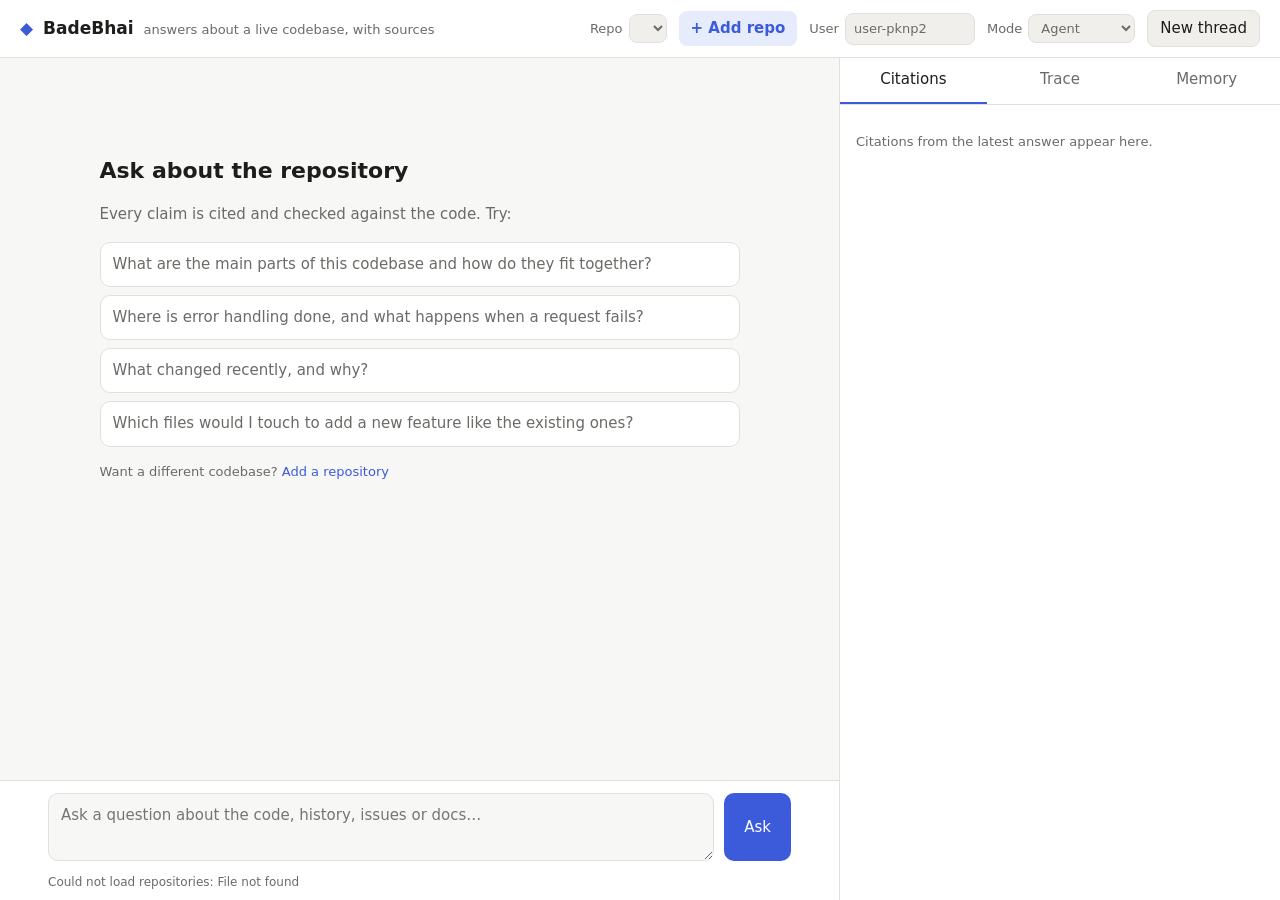
==== badebhai/ui/index.html @ f1493ac1 "Quick wins: remove repos, code viewer, 👍/👎 feedback, editor MCP assistant - Remove a repo (UI link, " ====
<!doctype html>
<html lang="en">
<head>
  <meta charset="utf-8">
  <meta name="viewport" content="width=device-width, initial-scale=1">
  <title>BadeBhai</title>
  <link rel="icon" href="data:image/svg+xml,%3Csvg xmlns='http://www.w3.org/2000/svg' viewBox='0 0 16 16'%3E%3Cpath d='M8 1l7 7-7 7-7-7z' fill='%233b5bdb'/%3E%3C/svg%3E">
  <link rel="stylesheet" href="styles.css">
</head>
<body>
  <header class="topbar">
    <div class="brand">
      <span class="logo" aria-hidden="true">◆</span>
      <span>BadeBhai</span>
      <span class="tagline">answers about a live codebase, with sources</span>
    </div>
    <div class="controls">
      <label>Repo
        <select id="repo"></select>
      </label>
      <button id="add-repo" type="button" class="primary-soft" title="Add any GitHub repository">+ Add repo</button>
      <label>User
        <input id="user" type="text" spellcheck="false" autocomplete="off">
      </label>
      <label class="mode">Mode
        <select id="mode">
          <option value="agent">Agent</option>
          <option value="naive">Naive RAG</option>
        </select>
      </label>
      <button id="new-thread" type="button" title="Start a new conversation thread">New thread</button>
    </div>
  </header>

  <main class="layout">
    <section class="chat" aria-label="Conversation">
      <div id="messages" class="messages">
        <div class="empty" id="empty">
          <div id="welcome" class="welcome" hidden>
            <h2>Ask questions about any codebase</h2>
            <p>Paste the GitHub address of a repository, yours or anyone's. BadeBhai reads its code, history,
              issues and docs, then answers your questions with links to the exact lines.</p>
            <button type="button" class="primary big" data-open-add>+ Add your first repository</button>
          </div>
          <div id="ask-intro">
            <h2>Ask about <span id="repo-name-intro">the repository</span></h2>
            <p>Every claim is cited and checked against the code. Try:</p>
            <ul class="examples">
              <li><button type="button">What are the main parts of this codebase and how do they fit together?</button></li>
              <li><button type="button">Where is error handling done, and what happens when a request fails?</button></li>
              <li><button type="button">What changed recently, and why?</button></li>
              <li><button type="button">Which files would I touch to add a new feature like the existing ones?</button></li>
            </ul>
            <p class="hint">Want a different codebase? <button type="button" class="link" data-open-add>Add a repository</button></p>
          </div>
        </div>
      </div>
      <form id="ask-form" class="composer">
        <textarea id="question" rows="2" placeholder="Ask a question about the code, history, issues or docs…" required></textarea>
        <button id="send" type="submit">Ask</button>
      </form>
      <div id="status" class="status" role="status" aria-live="polite"></div>
    </section>

    <aside class="side" aria-label="Details">
      <nav class="tabs" role="tablist">
        <button role="tab" class="tab active" data-tab="citations">Citations <span id="cite-count" class="count"></span></button>
        <button role="tab" class="tab" data-tab="trace">Trace <span id="trace-count" class="count"></span></button>
        <button role="tab" class="tab" data-tab="memory">Memory <span id="mem-count" class="count"></span></button>
      </nav>
      <div class="panel active" id="panel-citations">
        <p class="hint">Citations from the latest answer appear here.</p>
      </div>
      <div class="panel" id="panel-trace">
        <p class="hint">The agent's steps (sub-questions, MCP tool calls, grading, verification) stream here.</p>
      </div>
      <div class="panel" id="panel-memory">
        <div class="panel-head">
          <span>What BadeBhai remembers about you for this repo</span>
          <button id="clear-memory" type="button" class="link danger">Forget all</button>
        </div>
        <ul id="memories" class="memories"></ul>
      </div>
    </aside>
  </main>

  <dialog id="add-dialog" aria-labelledby="add-title">
    <div class="add">
      <div class="add-head">
        <h2 id="add-title">Add a repository</h2>
        <button type="button" class="close" id="add-close" aria-label="Close">&times;</button>
      </div>
      <p class="hint">Paste the GitHub address of any codebase. BadeBhai downloads a copy, reads every file, and
        is then ready for your questions. It only reads: nothing in the repository is ever changed.</p>
      <form id="add-form" class="add-row" autocomplete="off">
        <input id="add-source" type="text" spellcheck="false" aria-label="Repository address"
               placeholder="owner/name or https://github.com/owner/name">
        <button id="add-submit" type="submit" class="primary">Add</button>
      </form>
      <p class="hint small">Examples:
        <button type="button" class="link example-src">pallets/flask</button> ·
        <button type="button" class="link example-src">https://github.com/fastapi/fastapi</button> ·
        <button type="button" class="link example-src">psf/requests@v2.32.3</button>
        (add <code>@branch</code>, <code>@tag</code> or <code>@commit</code> for a specific version)</p>
      <div id="add-progress" class="add-progress" role="status" aria-live="polite" hidden></div>
      <div id="token-box"></div>
      <div id="repo-list-wrap" hidden>
        <h3>Your repositories</h3>
        <ul id="repo-list" class="repo-list"></ul>
      </div>
    </div>
  </dialog>

  <dialog id="code-dialog" aria-labelledby="code-title">
    <div class="code-head">
      <div>
        <div id="code-title" class="code-title"></div>
        <div id="code-sub" class="muted small"></div>
      </div>
      <div class="code-actions">
        <a id="code-github" target="_blank" rel="noopener noreferrer" hidden>Open on GitHub ↗</a>
        <button type="button" class="close" id="code-close" aria-label="Close">&times;</button>
      </div>
    </div>
    <div id="code-body" class="code-body"></div>
  </dialog>

  <script src="app.js"></script>
</body>
</html>
---- badebhai/ui/styles.css ----
:root {
  --bg: #f7f7f5;
  --surface: #ffffff;
  --surface-2: #f0efeb;
  --text: #1d1d1b;
  --muted: #6b6a66;
  --border: #e2e0da;
  --accent: #3b5bdb;
  --accent-soft: #e7ecfd;
  --ok: #2b8a3e;
  --ok-soft: #e6f4ea;
  --warn: #b45309;
  --warn-soft: #fdf1e0;
  --bad: #c92a2a;
  --code-bg: #f3f2ee;
  --radius: 10px;
  --mono: ui-monospace, SFMono-Regular, Menlo, Consolas, "Liberation Mono", monospace;
  color-scheme: light;
}
@media (prefers-color-scheme: dark) {
  :root {
    --bg: #141413;
    --surface: #1c1c1a;
    --surface-2: #252522;
    --text: #ecebe6;
    --muted: #a3a29b;
    --border: #34332f;
    --accent: #8ea4ff;
    --accent-soft: #263055;
    --ok: #69db7c;
    --ok-soft: #1f3324;
    --warn: #f0b35a;
    --warn-soft: #3a2c17;
    --bad: #ff8787;
    --code-bg: #232320;
    color-scheme: dark;
  }
}

* { box-sizing: border-box; }
html, body { height: 100%; }
body {
  margin: 0;
  background: var(--bg);
  color: var(--text);
  font: 15px/1.55 system-ui, -apple-system, "Segoe UI", Roboto, sans-serif;
  display: flex;
  flex-direction: column;
}
button, input, select, textarea { font: inherit; color: inherit; }

.topbar {
  display: flex; align-items: center; justify-content: space-between; gap: 16px; flex-wrap: wrap;
  padding: 10px 20px; background: var(--surface); border-bottom: 1px solid var(--border);
}
.brand { display: flex; align-items: baseline; gap: 10px; font-weight: 650; font-size: 17px; }
.logo { color: var(--accent); }
.tagline { font-weight: 400; font-size: 13px; color: var(--muted); }
.controls { display: flex; gap: 12px; align-items: center; flex-wrap: wrap; }
.controls label { display: flex; align-items: center; gap: 6px; font-size: 13px; color: var(--muted); }
.controls select, .controls input {
  background: var(--surface-2); border: 1px solid var(--border); border-radius: 8px; padding: 5px 8px;
  min-width: 0; max-width: 220px;
}
.controls input { width: 130px; }
button {
  cursor: pointer; border: 1px solid var(--border); background: var(--surface-2); border-radius: 8px;
  padding: 6px 12px;
}
button:hover { border-color: var(--accent); }
button.link { background: none; border: none; padding: 0; color: var(--accent); }
button.danger { color: var(--bad); }

.layout {
  flex: 1; min-height: 0; display: grid; grid-template-columns: minmax(0, 1fr) minmax(320px, 440px);
}
.chat { display: flex; flex-direction: column; min-height: 0; border-right: 1px solid var(--border); }
.messages { flex: 1; overflow-y: auto; padding: 24px clamp(16px, 4vw, 48px); }
.empty { max-width: 640px; margin: 8vh auto 0; color: var(--muted); }
.empty h2 { color: var(--text); font-size: 22px; margin: 0 0 6px; }
.examples { list-style: none; padding: 0; display: grid; gap: 8px; }
.examples button {
  width: 100%; text-align: left; background: var(--surface); border-radius: var(--radius); padding: 10px 12px;
}

.msg { max-width: 820px; margin: 0 auto 22px; }
.msg.user .bubble {
  background: var(--accent-soft); border-radius: var(--radius); padding: 10px 14px; display: inline-block;
}
.msg.assistant .bubble {
  background: var(--surface); border: 1px solid var(--border); border-radius: var(--radius); padding: 14px 16px;
}
.bubble p { margin: 0 0 10px; }
.bubble p:last-child { margin-bottom: 0; }
.bubble ul, .bubble ol { margin: 6px 0 10px; padding-left: 22px; }
.bubble code { font-family: var(--mono); font-size: 13px; background: var(--code-bg); padding: 1px 5px; border-radius: 5px; }
.bubble pre { background: var(--code-bg); padding: 10px 12px; border-radius: 8px; overflow-x: auto; }
.bubble pre code { background: none; padding: 0; }
.bubble.streaming { white-space: pre-wrap; color: var(--muted); }
.cite {
  display: inline-block; min-width: 20px; padding: 0 5px; margin: 0 1px; border-radius: 6px; font-size: 12px;
  line-height: 18px; text-align: center; background: var(--accent-soft); color: var(--accent); cursor: pointer;
  border: none; vertical-align: 1px;
}
.flag { color: var(--warn); font-size: 12px; }
.meta { display: flex; gap: 8px; flex-wrap: wrap; margin-top: 8px; font-size: 12px; color: var(--muted); }
.badge { border-radius: 999px; padding: 1px 9px; border: 1px solid var(--border); background: var(--surface-2); }
.badge.ok { background: var(--ok-soft); color: var(--ok); border-color: transparent; }
.badge.warn { background: var(--warn-soft); color: var(--warn); border-color: transparent; }
.notice {
  margin-top: 8px; padding: 8px 10px; border-radius: 8px; background: var(--warn-soft); color: var(--warn); font-size: 13px;
}
.error { background: var(--warn-soft); color: var(--bad); }

.composer {
  display: flex; gap: 10px; padding: 12px clamp(16px, 4vw, 48px); border-top: 1px solid var(--border);
  background: var(--surface);
}
.composer textarea {
  flex: 1; resize: vertical; min-height: 44px; max-height: 200px; padding: 10px 12px; border-radius: var(--radius);
  border: 1px solid var(--border); background: var(--bg);
}
.composer button { background: var(--accent); color: #fff; border: none; padding: 0 20px; border-radius: var(--radius); }
.composer button:disabled { opacity: .55; cursor: progress; }
.status { min-height: 20px; padding: 0 clamp(16px, 4vw, 48px) 8px; font-size: 12px; color: var(--muted); background: var(--surface); }

.side { display: flex; flex-direction: column; min-height: 0; background: var(--surface); }
.tabs { display: flex; border-bottom: 1px solid var(--border); }
.tab { flex: 1; border: none; border-radius: 0; background: none; padding: 10px; color: var(--muted); border-bottom: 2px solid transparent; }
.tab.active { color: var(--text); border-bottom-color: var(--accent); }
.count { font-size: 11px; color: var(--muted); }
.panel { display: none; flex: 1; overflow-y: auto; padding: 14px 16px; }
.panel.active { display: block; }
.hint { color: var(--muted); font-size: 13px; }
.panel-head { display: flex; justify-content: space-between; align-items: center; gap: 8px; font-size: 13px; color: var(--muted); margin-bottom: 10px; }

.citation { border: 1px solid var(--border); border-radius: var(--radius); padding: 9px 11px; margin-bottom: 10px; }
.citation.hl { border-color: var(--accent); box-shadow: 0 0 0 2px var(--accent-soft); }
.citation .row { display: flex; align-items: baseline; gap: 8px; }
.citation .num { font-weight: 650; color: var(--accent); }
.citation .label { font-family: var(--mono); font-size: 12.5px; word-break: break-all; }
.citation .title { font-size: 13px; color: var(--muted); margin-top: 2px; }
.type { font-size: 11px; text-transform: uppercase; letter-spacing: .04em; color: var(--muted); }
.citation pre {
  margin: 8px 0 0; max-height: 180px; overflow: auto; background: var(--code-bg); border-radius: 7px; padding: 8px;
  font: 12px/1.45 var(--mono); white-space: pre;
}
details summary { cursor: pointer; font-size: 12px; color: var(--muted); }

.step { border-left: 2px solid var(--border); padding: 2px 0 10px 12px; position: relative; }
.step::before {
  content: ""; position: absolute; left: -6px; top: 7px; width: 10px; height: 10px; border-radius: 50%;
  background: var(--surface); border: 2px solid var(--accent);
}
.step .node { font-weight: 600; font-size: 13px; }
.step .ms { color: var(--muted); font-size: 11px; margin-left: 6px; }
.step .summary { font-size: 13px; color: var(--muted); }
.step .detail { font: 12px/1.45 var(--mono); white-space: pre-wrap; background: var(--code-bg); border-radius: 7px; padding: 8px; margin-top: 6px; max-height: 260px; overflow: auto; }
.toolcall { font: 12px/1.5 var(--mono); color: var(--muted); padding-left: 12px; border-left: 2px dashed var(--border); margin: 0 0 6px 0; }

.memories { list-style: none; padding: 0; margin: 0; }
.memories li { display: flex; gap: 10px; align-items: flex-start; justify-content: space-between; padding: 8px 0; border-bottom: 1px solid var(--border); font-size: 14px; }
.memories .cat { font-size: 11px; color: var(--muted); text-transform: uppercase; letter-spacing: .04em; }

/* ---------------------------------------------------------------- add a repository */
button.primary, button.primary-soft { border: none; border-radius: 8px; }
button.primary { background: var(--accent); color: #fff; padding: 7px 16px; }
button.primary:disabled { opacity: .55; cursor: progress; }
button.primary-soft { background: var(--accent-soft); color: var(--accent); font-weight: 600; }
button.big { padding: 11px 20px; font-size: 16px; border-radius: var(--radius); margin-top: 6px; }
.welcome p { max-width: 560px; }
.muted { color: var(--muted); }
.small { font-size: 12.5px; }

dialog#add-dialog {
  width: min(640px, calc(100vw - 32px)); max-height: calc(100vh - 48px); overflow-y: auto; padding: 0;
  border: 1px solid var(--border);
  border-radius: 14px; background: var(--surface); color: var(--text); box-shadow: 0 20px 60px rgba(0, 0, 0, .25);
}
dialog#add-dialog::backdrop { background: rgba(20, 20, 18, .45); }
.add { padding: 18px 22px 20px; }
.add-head { display: flex; justify-content: space-between; align-items: center; }
.add-head h2 { margin: 0; font-size: 19px; }
.add .close { border: none; background: none; font-size: 24px; line-height: 1; padding: 2px 8px; color: var(--muted); }
.add > .hint { margin: 6px 0 12px; }
.add-row { display: flex; gap: 8px; }
.add-row input {
  flex: 1; min-width: 0; padding: 10px 12px; border-radius: var(--radius); border: 1px solid var(--border);
  background: var(--bg); font-family: var(--mono); font-size: 14px;
}
.add-row input:focus { outline: 2px solid var(--accent-soft); border-color: var(--accent); }
.add-row button { padding: 0 22px; border-radius: var(--radius); }
.add .hint.small { margin: 8px 0 0; line-height: 1.8; }
.add code, .token code { font-family: var(--mono); font-size: 12.5px; background: var(--code-bg); padding: 1px 5px; border-radius: 5px; }

.add-progress { margin-top: 16px; }
.job { border: 1px solid var(--border); border-radius: var(--radius); padding: 12px 14px; background: var(--bg); }
.job.failed { border-color: var(--bad); }
.job.done { border-color: var(--ok); }
.job-title { font-size: 14.5px; }
.job details { margin-top: 8px; }
.job pre { white-space: pre-wrap; font: 12px/1.45 var(--mono); background: var(--code-bg); padding: 8px; border-radius: 7px; max-height: 160px; overflow: auto; }
.job-actions { display: flex; gap: 8px; margin-top: 10px; }
.stages { list-style: none; padding: 0; margin: 10px 0; display: grid; gap: 4px; font-size: 13.5px; }
.stages li { color: var(--muted); padding-left: 24px; position: relative; }
.stages li::before { content: "○"; position: absolute; left: 4px; }
.stages li.active { color: var(--text); font-weight: 600; }
.stages li.active::before { content: "◐"; color: var(--accent); animation: spin 1.2s linear infinite; display: inline-block; }
.stages li.done::before { content: "✓"; color: var(--ok); }
.stages li.failed { color: var(--bad); }
.stages li.failed::before { content: "✕"; color: var(--bad); }
@keyframes spin { to { transform: rotate(360deg); } }
.bar { height: 8px; border-radius: 999px; background: var(--surface-2); overflow: hidden; margin: 6px 0 6px; }
.bar span { display: block; height: 100%; background: var(--accent); border-radius: 999px; transition: width .6s ease; }
.bar span.indeterminate { width: 30% !important; animation: slide 1.4s ease-in-out infinite; }
@keyframes slide { 0% { transform: translateX(-100%); } 100% { transform: translateX(340%); } }
.ok-line { color: var(--ok); font-weight: 600; font-size: 14px; }
.err-line { color: var(--bad); font-size: 14px; }

.token { margin-top: 16px; border: 1px solid var(--border); border-radius: var(--radius); padding: 10px 14px; font-size: 13.5px; }
.token.ok { color: var(--ok); background: var(--ok-soft); border-color: transparent; }
.token.attention { border-color: var(--warn); background: var(--warn-soft); }
.token summary { font-size: 13.5px; color: var(--text); font-weight: 600; }
.token ol { padding-left: 20px; margin: 8px 0; display: grid; gap: 6px; }
.token a { color: var(--accent); }
.copyline { margin-top: 6px; }
.copyline code { display: inline-block; user-select: all; padding: 4px 8px; }

.add h3 { font-size: 14px; margin: 20px 0 6px; color: var(--muted); font-weight: 600; }
.repo-list { list-style: none; padding: 0; margin: 0; }
.repo-list li { display: flex; justify-content: space-between; align-items: center; gap: 10px; padding: 8px 0; border-bottom: 1px solid var(--border); }
.repo-list .name { font-family: var(--mono); font-size: 13.5px; overflow-wrap: anywhere; }
.repo-list .name a { color: var(--text); text-decoration: none; }
.repo-list .name a:hover { text-decoration: underline; }
.repo-list .actions { display: flex; gap: 14px; flex-shrink: 0; font-size: 13px; }

/* ---------------------------------------------------------------- feedback */
.feedback { display: flex; align-items: center; gap: 6px; margin-top: 8px; flex-wrap: wrap; }
.thumb { padding: 2px 8px; font-size: 14px; line-height: 1.4; background: var(--surface); }
.fb-comment { flex: 1; min-width: 200px; padding: 6px 10px; border-radius: 8px; border: 1px solid var(--border); background: var(--bg); }

/* ---------------------------------------------------------------- code viewer */
.citation .label.link { font-family: var(--mono); font-size: 12.5px; text-align: left; word-break: break-all; }
.citation .ext { color: var(--muted); text-decoration: none; font-size: 12px; }
dialog#code-dialog {
  width: min(1000px, calc(100vw - 32px)); height: min(80vh, 900px); padding: 0; border: 1px solid var(--border);
  border-radius: 14px; background: var(--surface); color: var(--text); box-shadow: 0 20px 60px rgba(0, 0, 0, .25);
}
dialog#code-dialog[open] { display: flex; flex-direction: column; }
dialog#code-dialog::backdrop { background: rgba(20, 20, 18, .45); }
.code-head { display: flex; justify-content: space-between; align-items: flex-start; gap: 12px; padding: 12px 16px; border-bottom: 1px solid var(--border); }
.code-title { font-family: var(--mono); font-size: 14px; font-weight: 600; word-break: break-all; }
.code-actions { display: flex; align-items: center; gap: 12px; flex-shrink: 0; font-size: 13px; }
.code-actions a { color: var(--accent); }
.code-actions .close { border: none; background: none; font-size: 24px; line-height: 1; padding: 2px 8px; color: var(--muted); }
.code-body { flex: 1; overflow: auto; background: var(--code-bg); position: relative; }
.code { font: 12.5px/1.55 var(--mono); padding: 6px 0; min-width: max-content; }
.code .ln { display: flex; white-space: pre; padding-right: 16px; }
.code .ln.hl { background: var(--accent-soft); }
.code .no { display: inline-block; width: 56px; flex-shrink: 0; text-align: right; padding-right: 14px; color: var(--muted); user-select: none; }
.code .ln.hl .no { color: var(--accent); font-weight: 600; }
.snippet { margin: 0 16px 16px; white-space: pre-wrap; font: 12px/1.45 var(--mono); }

@media (max-width: 900px) {
  .add-row { flex-direction: column; }
  .add-row button { padding: 10px; }
  .layout { grid-template-columns: 1fr; grid-template-rows: minmax(0, 1fr) minmax(240px, 40vh); }
  .chat { border-right: none; border-bottom: 1px solid var(--border); }
  .tagline { display: none; }
}
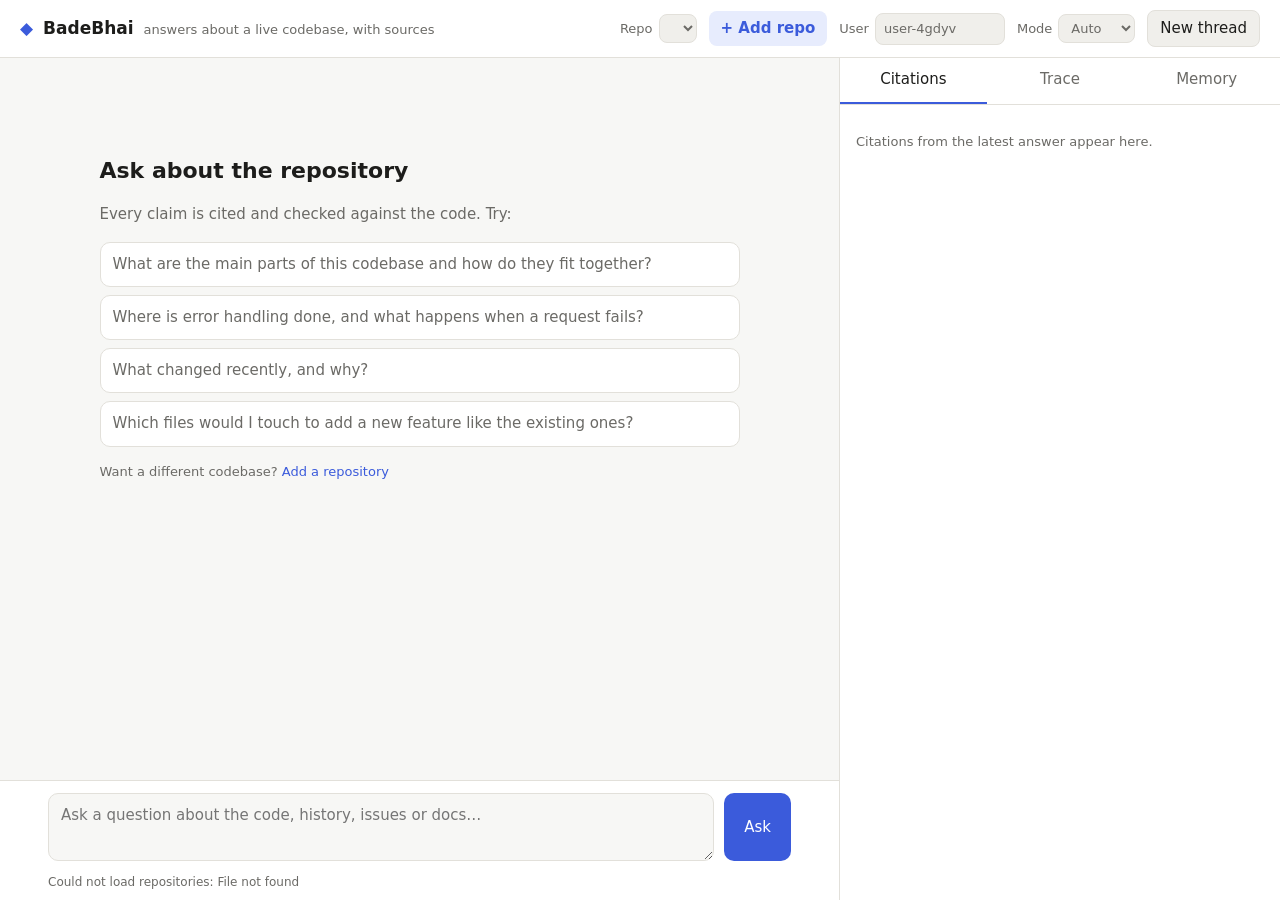
==== commit 63f50eb4: "Speed: auto mode, answer cache, optional reranker - Auto mode (new default for the API, CLI and UI):" ====
--- a/badebhai/ui/index.html
+++ b/badebhai/ui/index.html
@@ -24,8 +24,9 @@
       </label>
       <label class="mode">Mode
         <select id="mode">
-          <option value="agent">Agent</option>
-          <option value="naive">Naive RAG</option>
+          <option value="auto" title="Simple lookups take the fast path; everything else gets the full agent">Auto</option>
+          <option value="agent" title="Always plan, search every source and check the evidence">Agent</option>
+          <option value="naive" title="One search, fastest">Fast</option>
         </select>
       </label>
       <button id="new-thread" type="button" title="Start a new conversation thread">New thread</button>
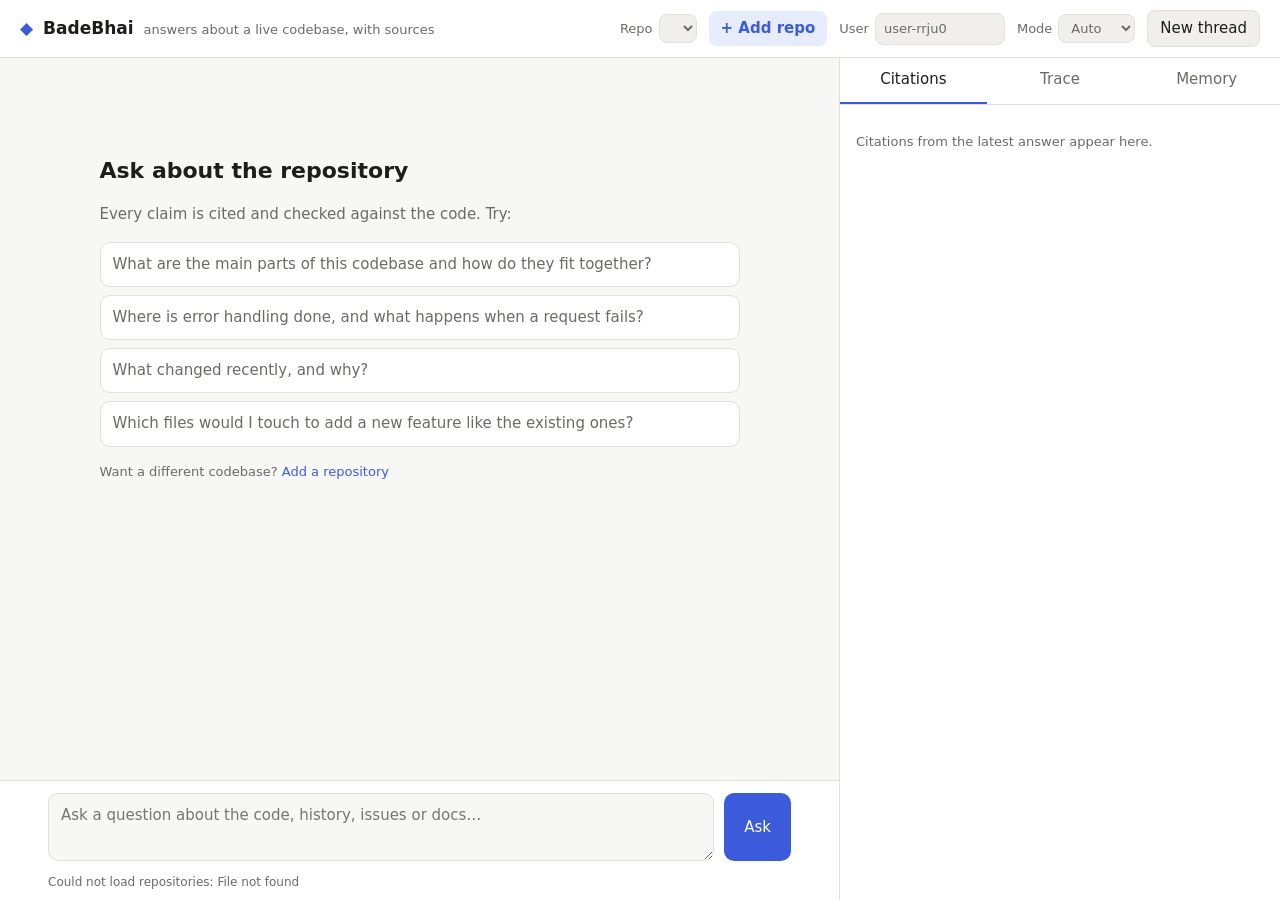
==== commit 60bf4b42: "Optional accounts for teams, per-user repos, usage limits, published image - AUTH_ENABLED: sign-in p" ====
--- a/badebhai/ui/index.html
+++ b/badebhai/ui/index.html
@@ -19,9 +19,11 @@
         <select id="repo"></select>
       </label>
       <button id="add-repo" type="button" class="primary-soft" title="Add any GitHub repository">+ Add repo</button>
-      <label>User
+      <label id="user-label">User
         <input id="user" type="text" spellcheck="false" autocomplete="off">
       </label>
+      <span id="whoami" class="whoami" hidden><span id="whoami-name"></span>
+        <button type="button" id="sign-out" class="link">Sign out</button></span>
       <label class="mode">Mode
         <select id="mode">
           <option value="auto" title="Simple lookups take the fast path; everything else gets the full agent">Auto</option>
@@ -112,6 +114,17 @@
     </div>
   </dialog>
 
+  <dialog id="login-dialog" aria-labelledby="login-title">
+    <form id="login-form" class="login">
+      <h2 id="login-title"><span class="logo" aria-hidden="true">◆</span> Sign in to BadeBhai</h2>
+      <label>Username <input id="login-user" autocomplete="username" spellcheck="false" required></label>
+      <label>Password <input id="login-pass" type="password" autocomplete="current-password" required></label>
+      <div id="login-error" class="err-line" role="alert"></div>
+      <button class="primary" type="submit" id="login-submit">Sign in</button>
+      <p class="muted small">No account? Ask whoever runs this BadeBhai to create one for you.</p>
+    </form>
+  </dialog>
+
   <dialog id="code-dialog" aria-labelledby="code-title">
     <div class="code-head">
       <div>
--- a/badebhai/ui/styles.css
+++ b/badebhai/ui/styles.css
@@ -38,6 +38,7 @@
 }
 
 * { box-sizing: border-box; }
+[hidden] { display: none !important; }
 html, body { height: 100%; }
 body {
   margin: 0;
@@ -261,6 +262,21 @@
 .code .ln.hl .no { color: var(--accent); font-weight: 600; }
 .snippet { margin: 0 16px 16px; white-space: pre-wrap; font: 12px/1.45 var(--mono); }
 
+/* ---------------------------------------------------------------- accounts */
+.whoami { font-size: 13px; color: var(--muted); display: flex; gap: 10px; align-items: center; }
+#whoami-name { color: var(--text); font-weight: 600; }
+dialog#login-dialog {
+  width: min(380px, calc(100vw - 32px)); padding: 0; border: 1px solid var(--border); border-radius: 14px;
+  background: var(--surface); color: var(--text); box-shadow: 0 20px 60px rgba(0, 0, 0, .25);
+}
+dialog#login-dialog::backdrop { background: var(--bg); }
+.login { display: grid; gap: 12px; padding: 22px; }
+.login h2 { margin: 0 0 4px; font-size: 19px; }
+.login label { display: grid; gap: 4px; font-size: 13px; color: var(--muted); }
+.login input { padding: 9px 11px; border-radius: 8px; border: 1px solid var(--border); background: var(--bg); color: var(--text); }
+.login .primary { padding: 10px; border-radius: var(--radius); }
+.login p { margin: 0; }
+
 @media (max-width: 900px) {
   .add-row { flex-direction: column; }
   .add-row button { padding: 10px; }
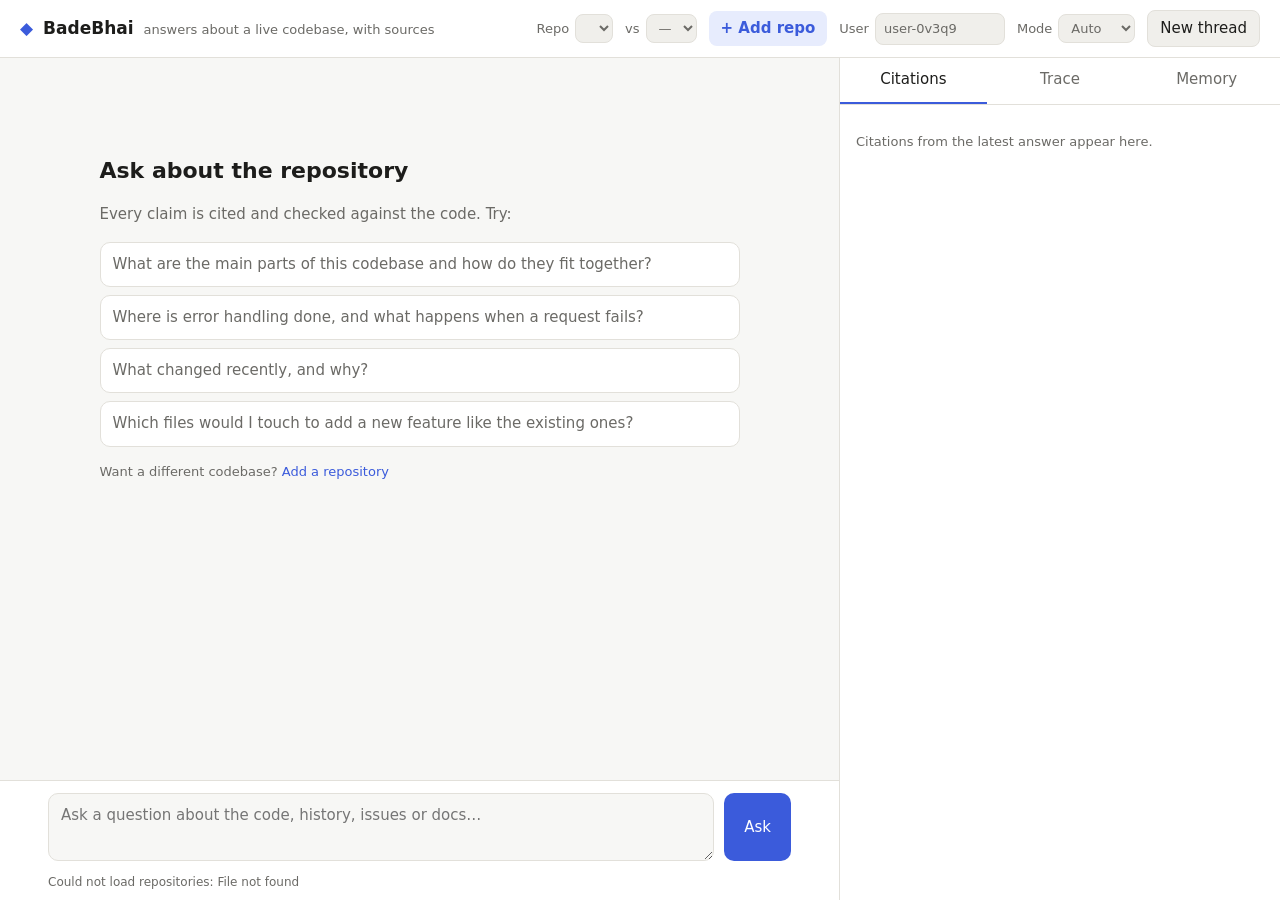
==== commit 82f19f5a: "Compare repos, GitHub @badebhai bot, Slack /badebhai command - POST /compare + "vs" menu: answer per" ====
--- a/badebhai/ui/index.html
+++ b/badebhai/ui/index.html
@@ -17,6 +17,9 @@
     <div class="controls">
       <label>Repo
         <select id="repo"></select>
+      </label>
+      <label class="compare" title="Ask the same question about two repositories and compare them">vs
+        <select id="compare"><option value="">—</option></select>
       </label>
       <button id="add-repo" type="button" class="primary-soft" title="Add any GitHub repository">+ Add repo</button>
       <label id="user-label">User
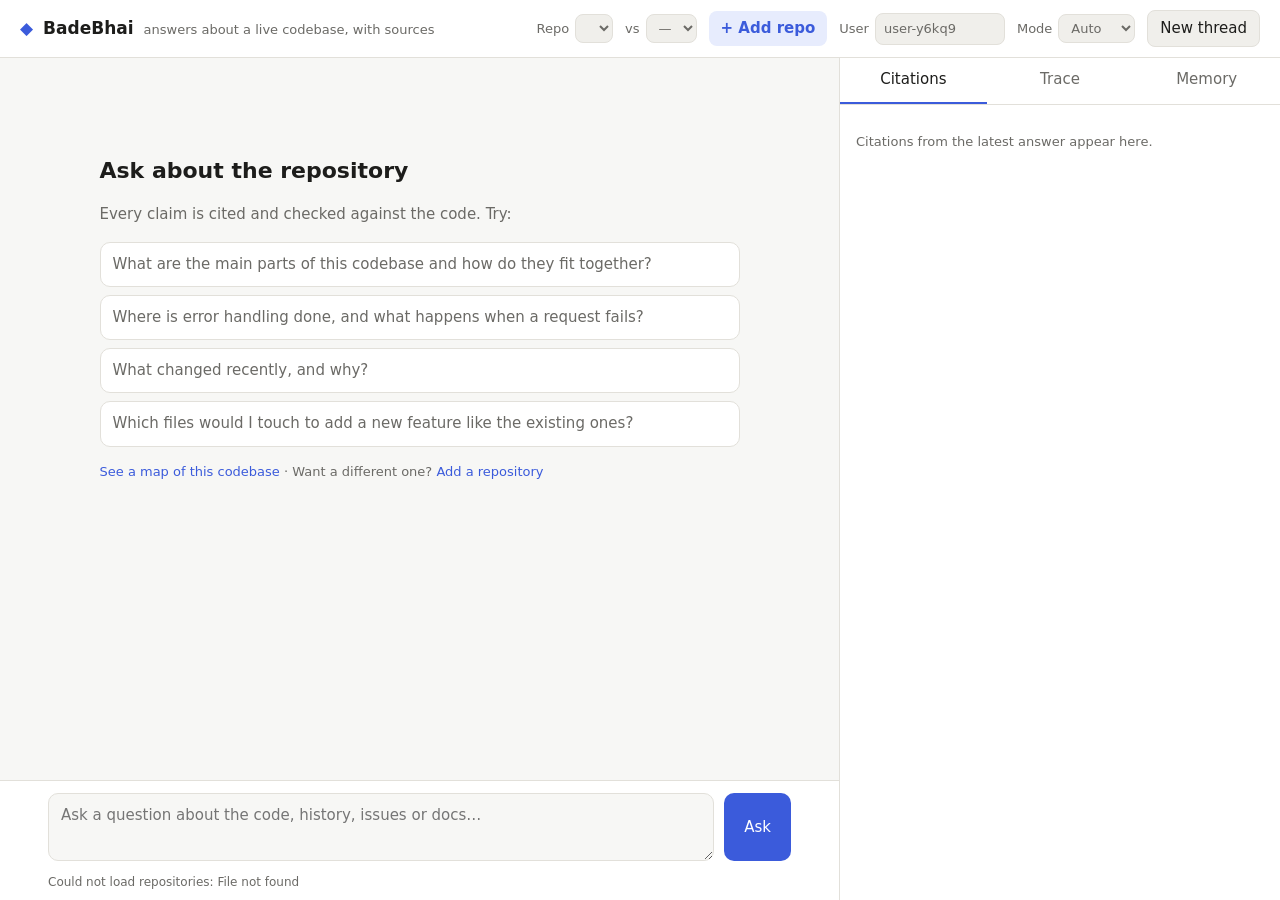
==== commit 508ce7c6: "Codebase map and history-aware retrieval Codebase map (repo_overview MCP tool, GET /overview, "See a" ====
--- a/badebhai/ui/index.html
+++ b/badebhai/ui/index.html
@@ -57,7 +57,8 @@
               <li><button type="button">What changed recently, and why?</button></li>
               <li><button type="button">Which files would I touch to add a new feature like the existing ones?</button></li>
             </ul>
-            <p class="hint">Want a different codebase? <button type="button" class="link" data-open-add>Add a repository</button></p>
+            <p class="hint"><button type="button" class="link" id="show-map">See a map of this codebase</button> ·
+              Want a different one? <button type="button" class="link" data-open-add>Add a repository</button></p>
           </div>
         </div>
       </div>
--- a/badebhai/ui/styles.css
+++ b/badebhai/ui/styles.css
@@ -261,6 +261,7 @@
 .code .no { display: inline-block; width: 56px; flex-shrink: 0; text-align: right; padding-right: 14px; color: var(--muted); user-select: none; }
 .code .ln.hl .no { color: var(--accent); font-weight: 600; }
 .snippet { margin: 0 16px 16px; white-space: pre-wrap; font: 12px/1.45 var(--mono); }
+.map { margin: 0; padding: 14px 18px; white-space: pre-wrap; font: 12.5px/1.6 var(--mono); }
 
 /* ---------------------------------------------------------------- accounts */
 .whoami { font-size: 13px; color: var(--muted); display: flex; gap: 10px; align-items: center; }
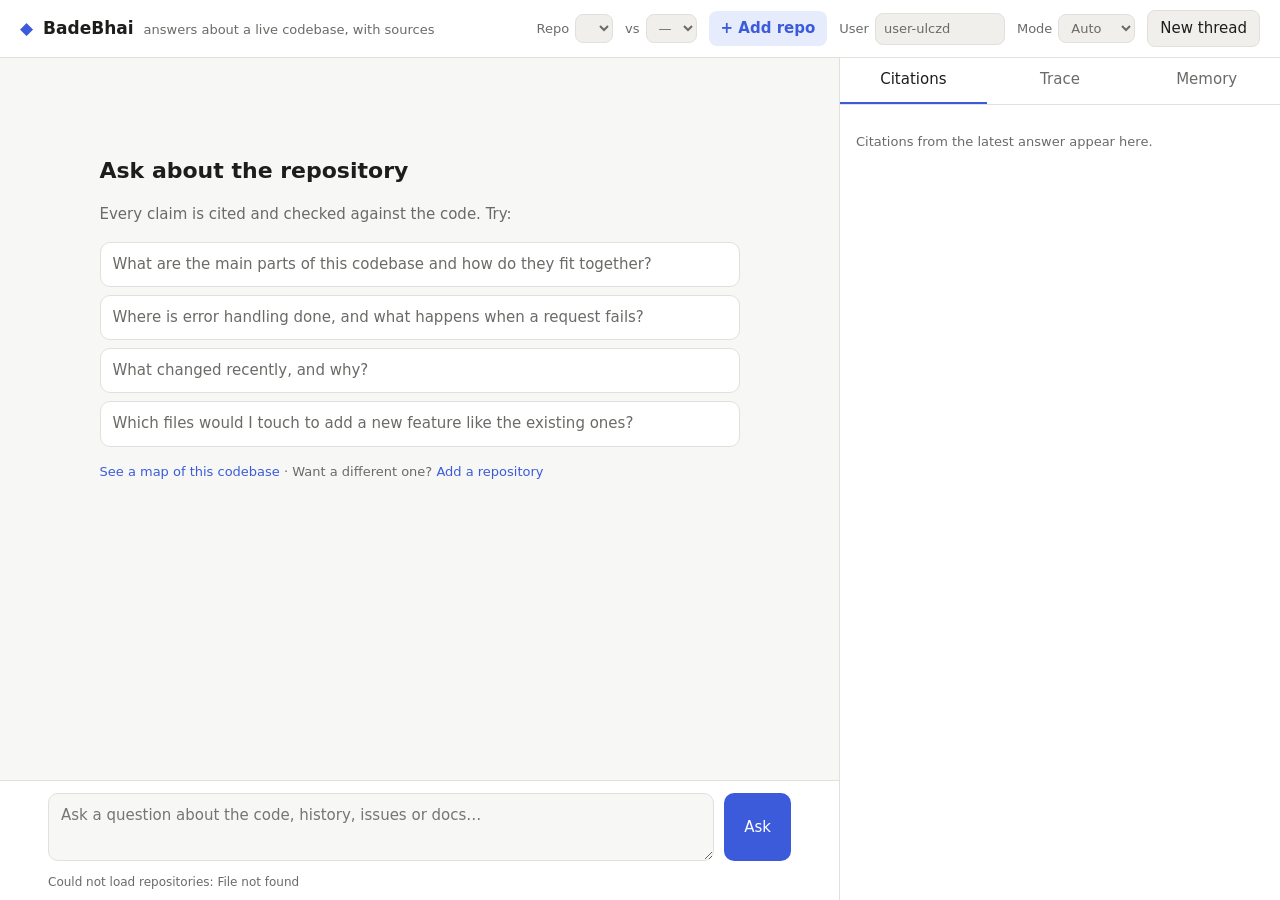
==== commit f4667eb4: "Free hosted demo: OpenAI-compatible model/embeddings, demo mode, Render + Neon deploy - LLM_PROVIDER" ====
--- a/badebhai/ui/index.html
+++ b/badebhai/ui/index.html
@@ -8,6 +8,7 @@
   <link rel="stylesheet" href="styles.css">
 </head>
 <body>
+  <div id="demo-banner" class="demo-banner" role="note" hidden></div>
   <header class="topbar">
     <div class="brand">
       <span class="logo" aria-hidden="true">◆</span>
--- a/badebhai/ui/styles.css
+++ b/badebhai/ui/styles.css
@@ -278,6 +278,13 @@
 .login .primary { padding: 10px; border-radius: var(--radius); }
 .login p { margin: 0; }
 
+/* ---------------------------------------------------------------- public demo */
+.demo-banner {
+  padding: 8px 20px; font-size: 13.5px; background: var(--accent-soft); color: var(--text);
+  border-bottom: 1px solid var(--border); line-height: 1.5;
+}
+.demo-banner a { color: var(--accent); font-weight: 600; }
+
 @media (max-width: 900px) {
   .add-row { flex-direction: column; }
   .add-row button { padding: 10px; }
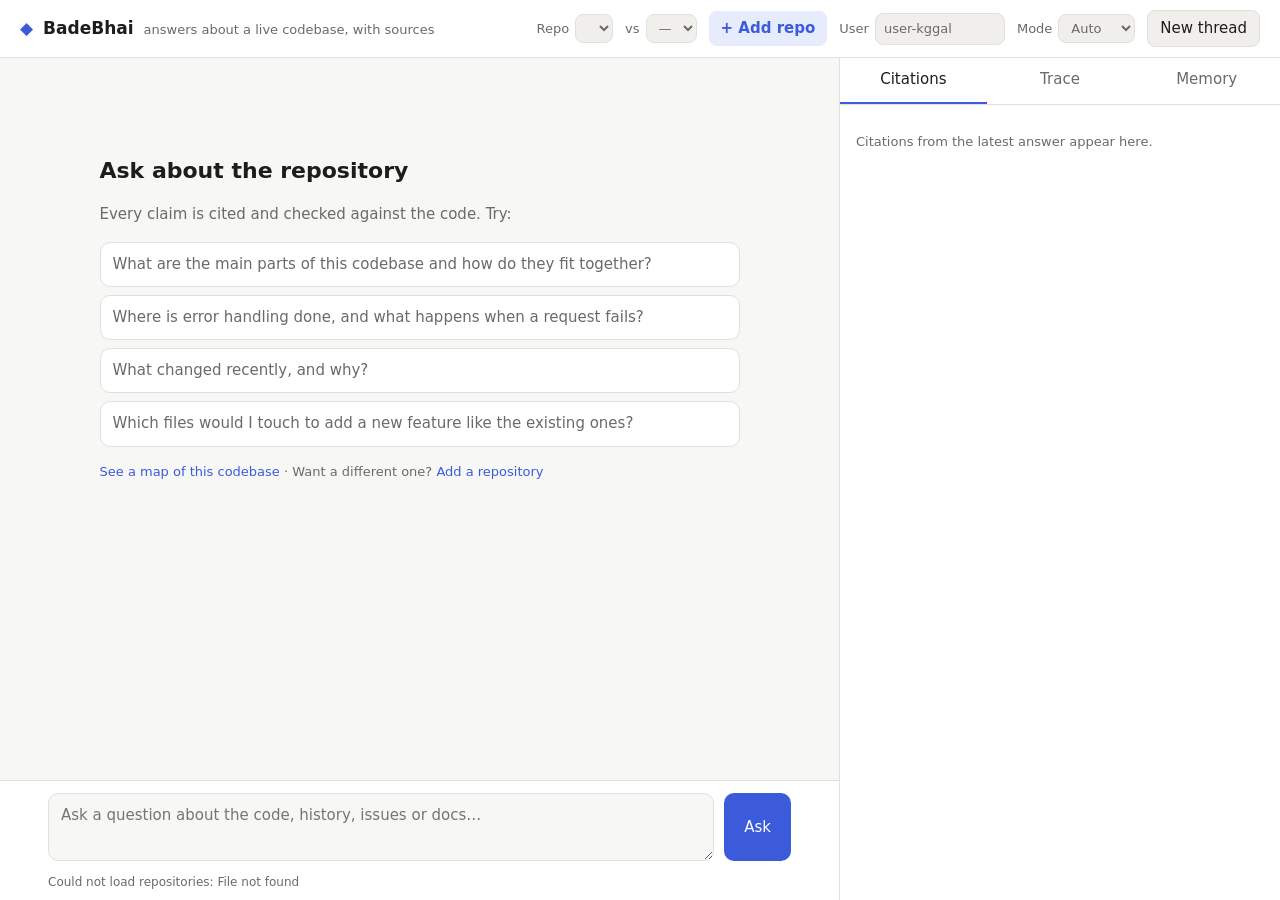
==== commit 54a32759: "Demo UI: explain the live demo vs running it locally In demo mode "+ Add your own repo" and the bann" ====
--- a/badebhai/ui/index.html
+++ b/badebhai/ui/index.html
@@ -119,6 +119,45 @@
     </div>
   </dialog>
 
+  <dialog id="local-dialog" aria-labelledby="local-title">
+    <div class="add">
+      <div class="add-head">
+        <h2 id="local-title">Run BadeBhai on your own machine</h2>
+        <button type="button" class="close" id="local-close" aria-label="Close">&times;</button>
+      </div>
+      <p class="hint">This live demo runs on a free 512 MB server, so its two repositories were indexed in advance
+        and are fixed. Every feature works on them: cited answers, the code viewer, the codebase map, commit
+        history and repo comparison. A copy on your machine has none of those limits.</p>
+      <div class="compare-cols">
+        <div>
+          <h3>This live demo</h3>
+          <ul>
+            <li>psf/requests and sindresorhus/ky, ready to ask</li>
+            <li>All features, including comparing the two repos</li>
+            <li>A few questions per visitor per hour (free model quota)</li>
+          </ul>
+        </div>
+        <div>
+          <h3>Your own copy (free)</h3>
+          <ul>
+            <li><strong>Add and remove any repositories</strong>, including private ones</li>
+            <li>Compare any of them</li>
+            <li>A local model and embeddings: no API keys, no limits, your code never leaves your machine</li>
+            <li>Uses your GPU if you have one</li>
+          </ul>
+        </div>
+      </div>
+      <h3>Three commands</h3>
+      <pre class="cmd"><code>git clone https://github.com/shreyashtrivedi/BadeBhai
+cd BadeBhai
+docker compose up --build</code></pre>
+      <p class="hint small">With an NVIDIA GPU, use
+        <code>docker compose -f docker-compose.yml -f docker-compose.gpu.yml up --build</code> instead.
+        Then open <code>http://localhost:8000</code> and click <strong>+ Add repo</strong>.
+        <a id="local-source" href="https://github.com/shreyashtrivedi/BadeBhai" target="_blank" rel="noopener noreferrer">Full guide on GitHub ↗</a></p>
+    </div>
+  </dialog>
+
   <dialog id="login-dialog" aria-labelledby="login-title">
     <form id="login-form" class="login">
       <h2 id="login-title"><span class="logo" aria-hidden="true">◆</span> Sign in to BadeBhai</h2>
--- a/badebhai/ui/styles.css
+++ b/badebhai/ui/styles.css
@@ -179,6 +179,24 @@
   border-radius: 14px; background: var(--surface); color: var(--text); box-shadow: 0 20px 60px rgba(0, 0, 0, .25);
 }
 dialog#add-dialog::backdrop { background: rgba(20, 20, 18, .45); }
+dialog#local-dialog {
+  width: min(720px, calc(100vw - 32px)); max-height: calc(100vh - 48px); overflow-y: auto; padding: 0;
+  border: 1px solid var(--border);
+  border-radius: 14px; background: var(--surface); color: var(--text); box-shadow: 0 20px 60px rgba(0, 0, 0, .25);
+}
+dialog#local-dialog::backdrop { background: rgba(20, 20, 18, .45); }
+#local-dialog h3 { font-size: 14.5px; margin: 14px 0 6px; }
+#local-dialog ul { margin: 0; padding-left: 18px; line-height: 1.6; font-size: 13.5px; }
+.compare-cols { display: grid; grid-template-columns: 1fr 1fr; gap: 12px; }
+.compare-cols > div { border: 1px solid var(--border); border-radius: var(--radius); padding: 2px 14px 12px; background: var(--bg); }
+.compare-cols > div:last-child { border-color: var(--accent); }
+pre.cmd {
+  margin: 0; padding: 10px 14px; border-radius: var(--radius); background: var(--code-bg);
+  font-family: var(--mono); font-size: 13px; line-height: 1.6; overflow-x: auto;
+}
+pre.cmd code { background: none; padding: 0; font-size: inherit; }
+#local-dialog a { color: var(--accent); font-weight: 600; }
+@media (max-width: 640px) { .compare-cols { grid-template-columns: 1fr; } }
 .add { padding: 18px 22px 20px; }
 .add-head { display: flex; justify-content: space-between; align-items: center; }
 .add-head h2 { margin: 0; font-size: 19px; }
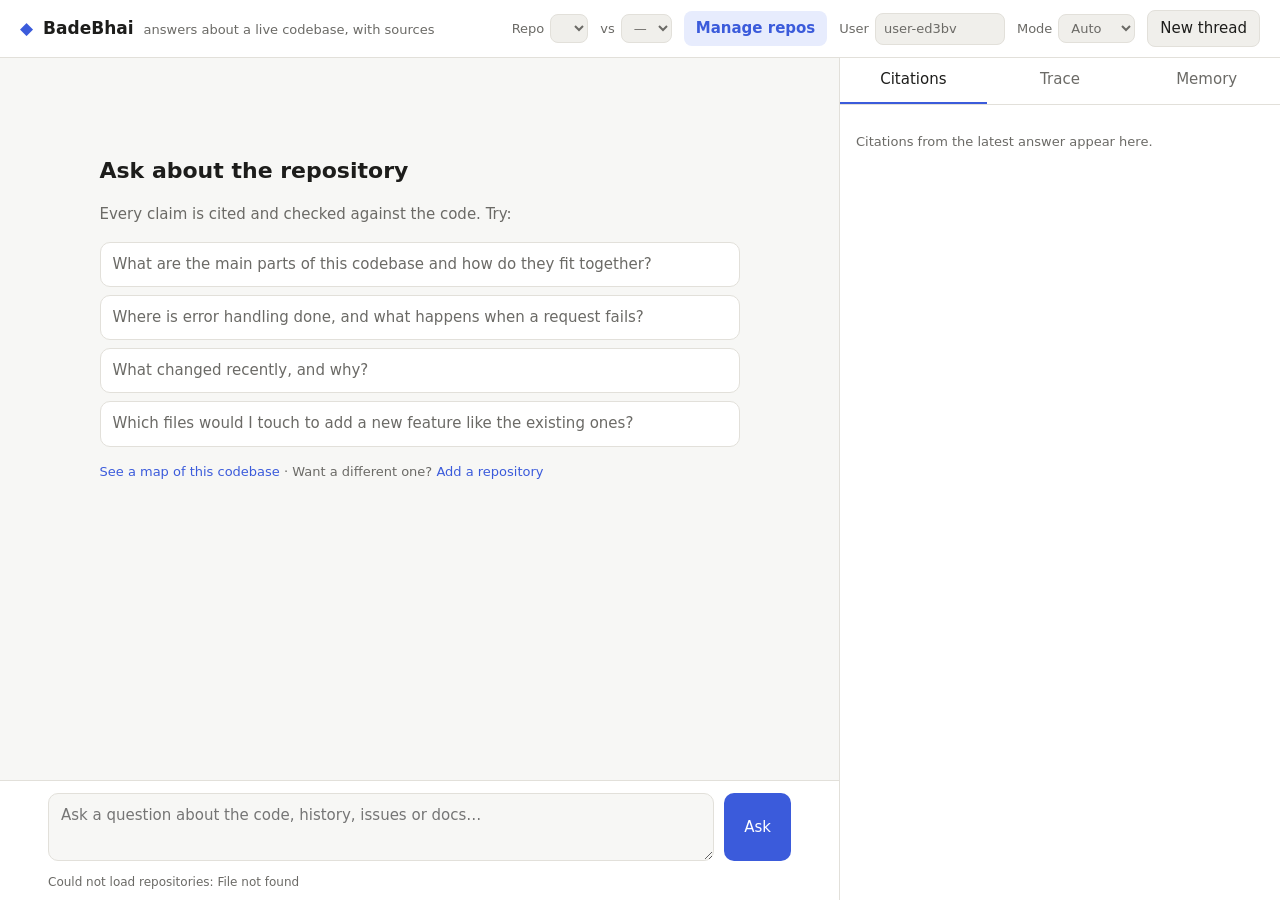
==== commit af322b18: "UI: "Manage repos" shows your repos (with Remove) above the add form Removing a repo was only possib" ====
--- a/badebhai/ui/index.html
+++ b/badebhai/ui/index.html
@@ -22,7 +22,7 @@
       <label class="compare" title="Ask the same question about two repositories and compare them">vs
         <select id="compare"><option value="">—</option></select>
       </label>
-      <button id="add-repo" type="button" class="primary-soft" title="Add any GitHub repository">+ Add repo</button>
+      <button id="add-repo" type="button" class="primary-soft" title="Add, update or remove repositories">Manage repos</button>
       <label id="user-label">User
         <input id="user" type="text" spellcheck="false" autocomplete="off">
       </label>
@@ -95,9 +95,14 @@
   <dialog id="add-dialog" aria-labelledby="add-title">
     <div class="add">
       <div class="add-head">
-        <h2 id="add-title">Add a repository</h2>
+        <h2 id="add-title">Repositories</h2>
         <button type="button" class="close" id="add-close" aria-label="Close">&times;</button>
       </div>
+      <div id="repo-list-wrap" hidden>
+        <h3>Your repositories</h3>
+        <ul id="repo-list" class="repo-list"></ul>
+      </div>
+      <h3>Add a repository</h3>
       <p class="hint">Paste the GitHub address of any codebase. BadeBhai downloads a copy, reads every file, and
         is then ready for your questions. It only reads: nothing in the repository is ever changed.</p>
       <form id="add-form" class="add-row" autocomplete="off">
@@ -112,10 +117,6 @@
         (add <code>@branch</code>, <code>@tag</code> or <code>@commit</code> for a specific version)</p>
       <div id="add-progress" class="add-progress" role="status" aria-live="polite" hidden></div>
       <div id="token-box"></div>
-      <div id="repo-list-wrap" hidden>
-        <h3>Your repositories</h3>
-        <ul id="repo-list" class="repo-list"></ul>
-      </div>
     </div>
   </dialog>
 
@@ -153,7 +154,7 @@
 docker compose up --build</code></pre>
       <p class="hint small">With an NVIDIA GPU, use
         <code>docker compose -f docker-compose.yml -f docker-compose.gpu.yml up --build</code> instead.
-        Then open <code>http://localhost:8000</code> and click <strong>+ Add repo</strong>.
+        Then open <code>http://localhost:8000</code> and click <strong>Manage repos</strong>.
         <a id="local-source" href="https://github.com/shreyashtrivedi/BadeBhai" target="_blank" rel="noopener noreferrer">Full guide on GitHub ↗</a></p>
     </div>
   </dialog>
--- a/badebhai/ui/styles.css
+++ b/badebhai/ui/styles.css
@@ -303,6 +303,8 @@
 }
 .demo-banner a { color: var(--accent); font-weight: 600; }
 
+.demo-banner .short { display: none; }
+
 @media (max-width: 900px) {
   .add-row { flex-direction: column; }
   .add-row button { padding: 10px; }
@@ -310,3 +312,41 @@
   .chat { border-right: none; border-bottom: 1px solid var(--border); }
   .tagline { display: none; }
 }
+
+/* Phones: one scrolling page (compact header, the conversation at full width, the question box pinned
+   to the bottom of the screen, citations / trace / memory below the conversation). */
+@media (max-width: 720px) {
+  html, body { height: auto; }
+  body { display: block; }
+  .demo-banner { padding: 7px 14px; font-size: 13px; line-height: 1.4; }
+  .demo-banner .long { display: none; }
+  .demo-banner .short { display: inline; }
+  .topbar { padding: 8px 14px; gap: 8px; }
+  .brand { font-size: 16px; }
+  /* Header as a grid: Repo on its own row; "vs" and Mode; then the two buttons. */
+  .controls { width: 100%; display: grid; grid-template-columns: 1fr 1fr; gap: 8px; }
+  .controls label { font-size: 12.5px; min-width: 0; }
+  .controls select { flex: 1; min-width: 0; max-width: none; width: 100%; padding: 7px 8px; font-size: 14px; }
+  .controls label:first-child { grid-column: 1 / -1; }  /* Repo */
+  #user-label, #whoami { display: none !important; }  /* generated and remembered automatically */
+  #add-repo, #new-thread { width: 100%; padding: 8px 10px; }
+  #add-repo { order: 3; }
+  #new-thread { order: 4; }
+  .controls .compare { order: 1; }
+  .controls .mode { order: 2; }
+  .layout { display: block; }
+  .chat { border-bottom: 1px solid var(--border); min-height: 60vh; }
+  .messages { overflow: visible; padding: 16px 14px; }
+  .empty { margin-top: 3vh; }
+  .composer { position: sticky; bottom: 0; z-index: 5; padding: 10px 14px; gap: 8px; }
+  .composer textarea { min-height: 44px; font-size: 16px; }  /* 16px: iOS does not zoom into the field */
+  .composer button { padding: 0 16px; }
+  .status { padding: 0 14px 6px; }
+  .side { min-height: 40vh; }
+  .panel { overflow: visible; padding: 12px 14px 24px; }
+  pre.cmd { white-space: pre-wrap; font-size: 11px; padding: 10px 12px; }  /* the clone URL fits on its own line */
+  #local-dialog .add { padding: 16px 16px 18px; }
+  #local-dialog .hint code { overflow-wrap: anywhere; }
+  .repo-list li { flex-direction: column; align-items: flex-start; gap: 4px; }  /* name, then its actions */
+  .repo-list .actions { gap: 18px; }
+}
